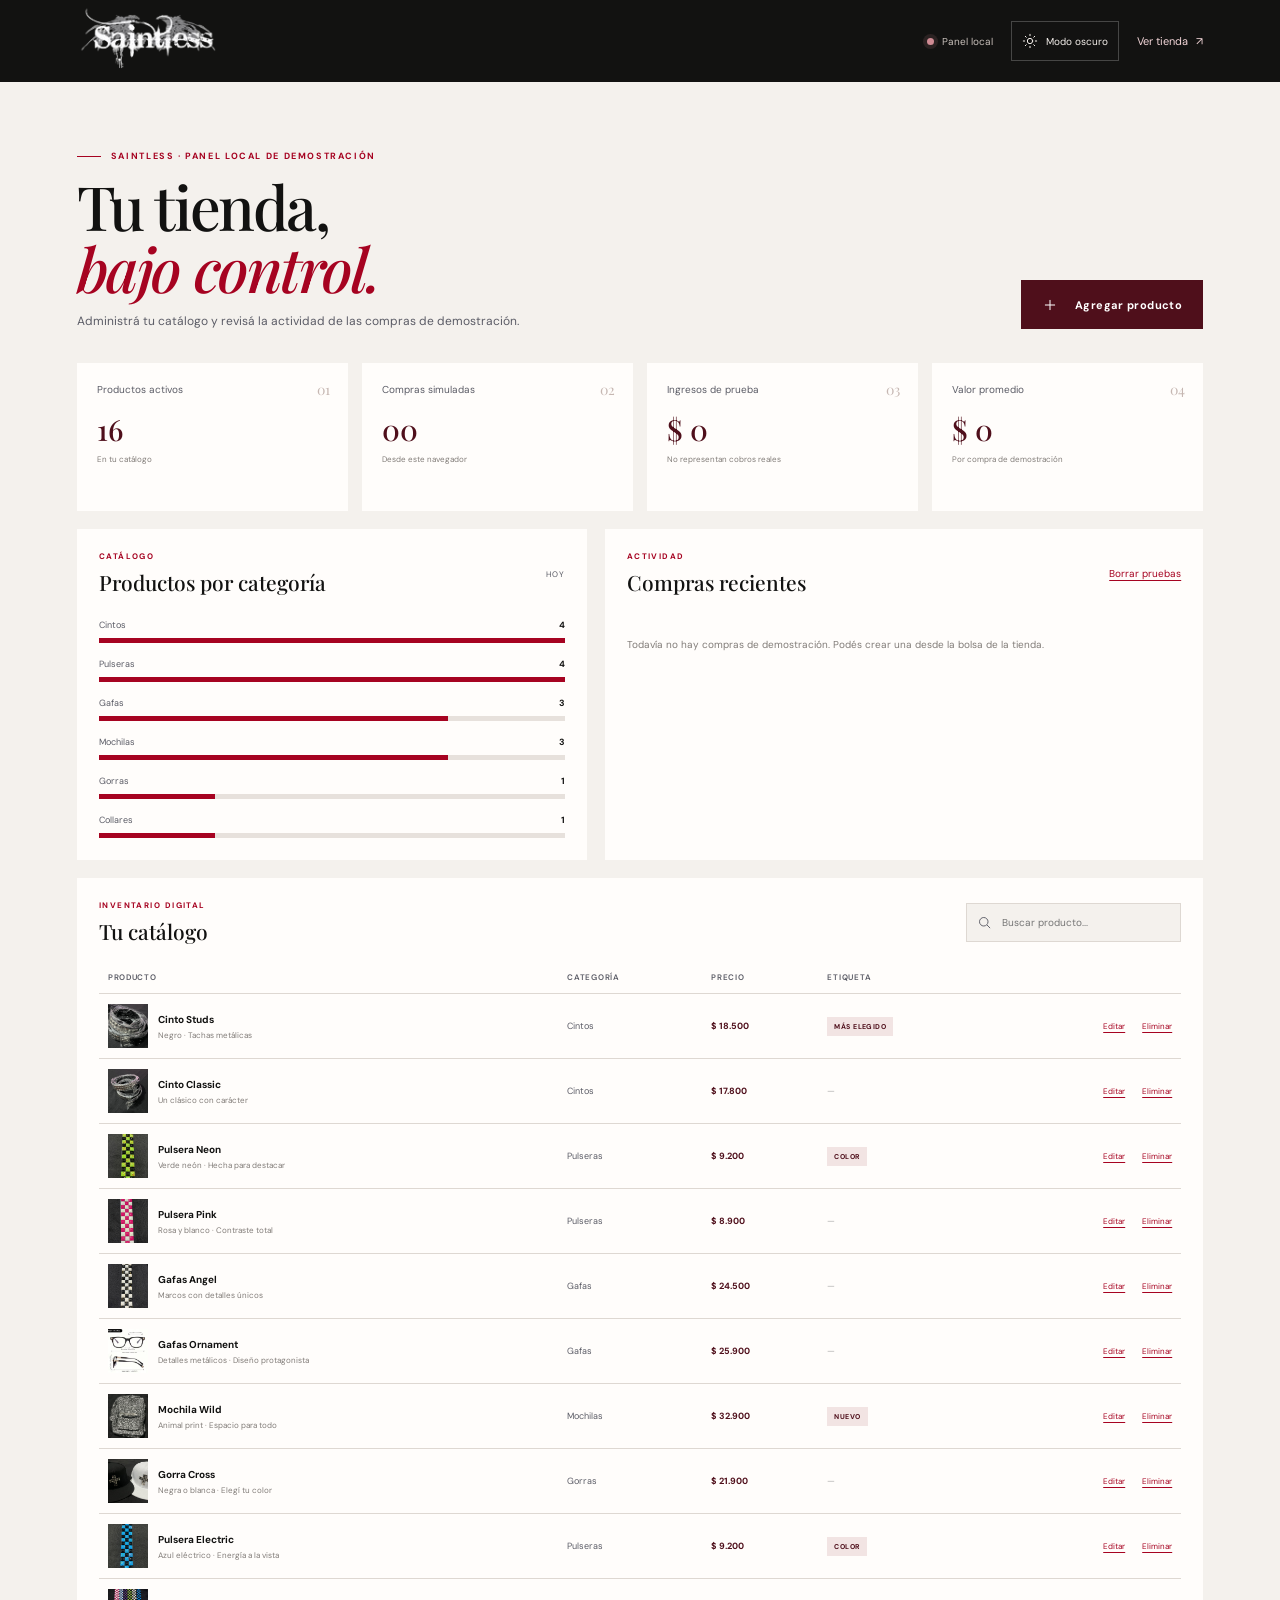
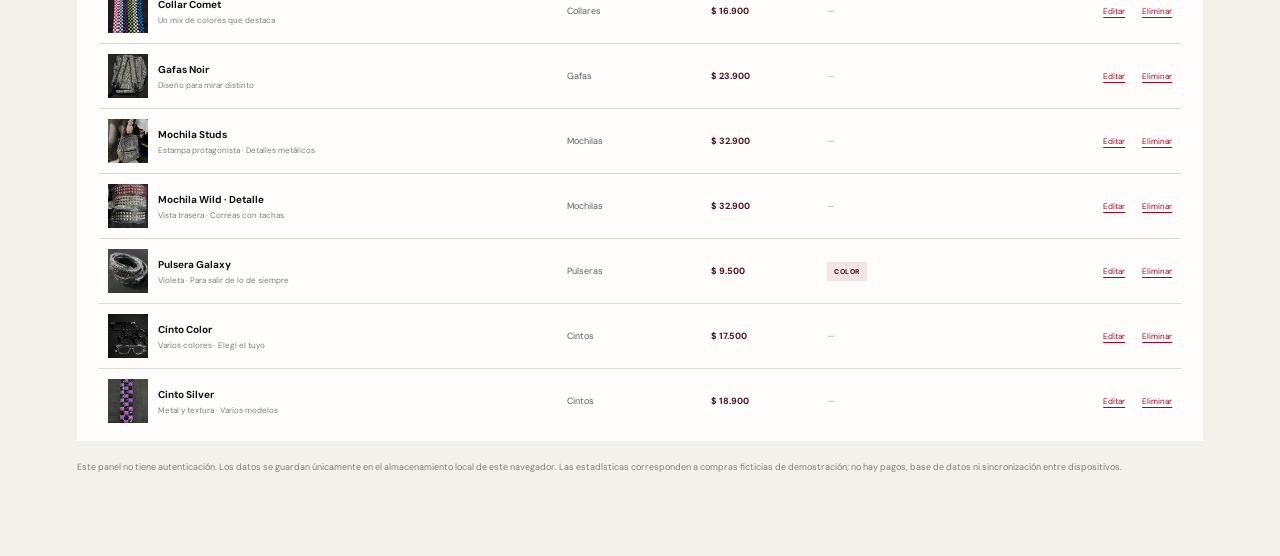
==== admin.html @ dceb661a "Refactor code structure for improved readability and maintainability" ====
<!doctype html>
<html lang="es">
  <head>
    <meta charset="UTF-8" />
    <meta name="viewport" content="width=device-width, initial-scale=1.0" />
    <meta name="theme-color" content="#f4f1ed" />
    <title>Administración — Saintless</title>
    <link rel="preconnect" href="https://fonts.googleapis.com" />
    <link rel="preconnect" href="https://fonts.gstatic.com" crossorigin />
    <link
      href="https://fonts.googleapis.com/css2?family=DM+Sans:wght@400;500;600;700&family=Playfair+Display:ital,wght@0,500;0,600;0,700;1,500&display=swap"
      rel="stylesheet"
    />
    <link rel="stylesheet" href="styles.css" />
    <script src="catalog.js" defer></script>
    <script src="admin.js" defer></script>
  </head>
  <body class="admin-page" data-theme="light">
    <header class="admin-header">
      <a class="brand admin-brand" href="index.html" aria-label="Volver a la tienda Saintless">
        <img class="brand-logo" src="imgs/logo-Photoroom.png" alt="Saintless" />
      </a>
      <div class="admin-header-actions">
        <span class="admin-mode"><span class="admin-mode-dot"></span> Panel local</span>
        <button class="theme-toggle" type="button" data-theme-toggle aria-label="Activar modo oscuro" aria-pressed="false">
          <svg class="theme-icon theme-icon-sun" viewBox="0 0 24 24" aria-hidden="true"><circle cx="12" cy="12" r="4" /><path d="M12 2v2m0 16v2M4.93 4.93l1.42 1.42m11.3 11.3 1.42 1.42M2 12h2m16 0h2M4.93 19.07l1.42-1.42m11.3-11.3 1.42-1.42" /></svg>
          <svg class="theme-icon theme-icon-moon" viewBox="0 0 24 24" aria-hidden="true"><path d="M20.9 13A9 9 0 0 1 11 3.1 9 9 0 1 0 20.9 13Z" /></svg>
          <span class="theme-label">Modo oscuro</span>
        </button>
        <a class="admin-store-link" href="index.html">Ver tienda <span aria-hidden="true">↗</span></a>
      </div>
    </header>

    <main class="admin-main">
      <section class="admin-intro">
        <div>
          <p class="eyebrow"><span class="eyebrow-line"></span> SAINTLESS · PANEL LOCAL DE DEMOSTRACIÓN</p>
          <h1>Tu tienda,<br /><em>bajo control.</em></h1>
          <p>Administrá tu catálogo y revisá la actividad de las compras de demostración.</p>
        </div>
        <button class="button button-dark" id="add-product" type="button">
          <svg viewBox="0 0 24 24" aria-hidden="true"><path d="M12 5v14M5 12h14" /></svg>
          Agregar producto
        </button>
      </section>

      <section class="admin-stats" aria-label="Estadísticas de la tienda">
        <article class="stat-card">
          <span class="stat-icon" aria-hidden="true">01</span>
          <p>Productos activos</p>
          <strong id="stat-products">0</strong>
          <small>En tu catálogo</small>
        </article>
        <article class="stat-card">
          <span class="stat-icon" aria-hidden="true">02</span>
          <p>Compras simuladas</p>
          <strong id="stat-orders">0</strong>
          <small>Desde este navegador</small>
        </article>
        <article class="stat-card">
          <span class="stat-icon" aria-hidden="true">03</span>
          <p>Ingresos de prueba</p>
          <strong id="stat-revenue">$ 0</strong>
          <small>No representan cobros reales</small>
        </article>
        <article class="stat-card">
          <span class="stat-icon" aria-hidden="true">04</span>
          <p>Valor promedio</p>
          <strong id="stat-average">$ 0</strong>
          <small>Por compra de demostración</small>
        </article>
      </section>

      <section class="admin-insights">
        <article class="admin-panel category-panel">
          <div class="admin-panel-heading">
            <div><p class="eyebrow">CATÁLOGO</p><h2>Productos por categoría</h2></div>
            <span class="panel-tag">HOY</span>
          </div>
          <div class="category-chart" id="category-chart"></div>
        </article>
        <article class="admin-panel orders-panel">
          <div class="admin-panel-heading">
            <div><p class="eyebrow">ACTIVIDAD</p><h2>Compras recientes</h2></div>
            <button class="clear-filters" id="clear-demo-orders" type="button">Borrar pruebas</button>
          </div>
          <div id="recent-orders"></div>
          <p class="admin-empty" id="orders-empty">Todavía no hay compras de demostración. Podés crear una desde la bolsa de la tienda.</p>
        </article>
      </section>

      <section class="admin-panel catalog-panel" aria-labelledby="admin-catalog-title">
        <div class="admin-panel-heading catalog-panel-heading">
          <div><p class="eyebrow">INVENTARIO DIGITAL</p><h2 id="admin-catalog-title">Tu catálogo</h2></div>
          <label class="admin-search">
            <span class="sr-only">Buscar producto</span>
            <svg viewBox="0 0 24 24" aria-hidden="true"><circle cx="10.8" cy="10.8" r="6.8" /><path d="m16 16 5 5" /></svg>
            <input id="product-search" type="search" placeholder="Buscar producto..." />
          </label>
        </div>
        <div class="admin-table-wrap">
          <table class="admin-table">
            <thead><tr><th>Producto</th><th>Categoría</th><th>Precio</th><th>Etiqueta</th><th><span class="sr-only">Acciones</span></th></tr></thead>
            <tbody id="admin-product-list"></tbody>
          </table>
          <p class="admin-empty" id="products-empty" hidden>No hay productos que coincidan con la búsqueda.</p>
        </div>
      </section>
      <p class="admin-disclaimer">Este panel no tiene autenticación. Los datos se guardan únicamente en el almacenamiento local de este navegador. Las estadísticas corresponden a compras ficticias de demostración; no hay pagos, base de datos ni sincronización entre dispositivos.</p>
    </main>

    <dialog class="product-editor" id="product-editor" aria-labelledby="editor-title">
      <form id="product-form" method="dialog">
        <div class="editor-heading">
          <div><p class="eyebrow">CATÁLOGO SAINTLESS</p><h2 id="editor-title">Agregar producto</h2></div>
          <button class="icon-button" id="close-editor" type="button" aria-label="Cerrar formulario">
            <svg viewBox="0 0 24 24" aria-hidden="true"><path d="m6 6 12 12M18 6 6 18" /></svg>
          </button>
        </div>
        <input id="edit-product-id" type="hidden" />
        <label for="edit-product-name">Nombre</label>
        <input id="edit-product-name" required maxlength="70" />
        <div class="editor-two-col">
          <div><label for="edit-product-category">Categoría</label><input id="edit-product-category" required maxlength="35" placeholder="Ej. Collares" /></div>
          <div><label for="edit-product-price">Precio en ARS</label><input id="edit-product-price" type="number" min="1" step="any" required /></div>
        </div>
        <label for="edit-product-image">Imagen del catálogo</label>
        <select id="edit-product-image" required></select>
        <label for="edit-product-alt">Descripción de imagen</label>
        <input id="edit-product-alt" required maxlength="140" />
        <div class="editor-two-col">
          <div><label for="edit-product-tag">Etiqueta (opcional)</label><input id="edit-product-tag" maxlength="24" placeholder="NUEVO" /></div>
          <div><label for="edit-product-caption">Texto corto</label><input id="edit-product-caption" maxlength="80" placeholder="Descripción breve" /></div>
        </div>
        <p class="editor-error" id="editor-error" role="alert"></p>
        <div class="editor-actions">
          <button class="button button-quiet" id="cancel-editor" type="button">Cancelar</button>
          <button class="button button-dark" type="submit">Guardar producto</button>
        </div>
      </form>
    </dialog>

    <div class="toast" id="admin-toast" role="status" aria-live="polite"></div>
  </body>
</html>
---- styles.css ----
:root {
  color-scheme: light;
  --ink: #121211;
  --wine: #4f0f1b;
  --red: #a60321;
  --gray: #5b5c66;
  --paper: #f4f1ed;
  --white: #fffdfb;
  --line: #ded8d2;
  --muted: #817c78;
  --serif: "Playfair Display", Georgia, serif;
  --sans: "DM Sans", Arial, sans-serif;
}

* { box-sizing: border-box; }
html { scroll-behavior: smooth; scroll-padding-top: 92px; }
body { margin: 0; background: var(--paper); color: var(--ink); font-family: var(--sans); font-size: 15px; -webkit-font-smoothing: antialiased; }
button, input, select { font: inherit; }
button, a, select { -webkit-tap-highlight-color: transparent; }
button { color: inherit; }
a { color: inherit; text-decoration: none; }
button:focus-visible, a:focus-visible, input:focus-visible, select:focus-visible { outline: 2px solid var(--red); outline-offset: 3px; }
::selection { background: var(--red); color: white; }

.announcement { min-height: 34px; display: flex; justify-content: center; align-items: center; gap: 20px; padding: 7px 20px; background: var(--wine); color: #fff; font-size: 9px; font-weight: 700; letter-spacing: .15em; }
.announcement-separator { color: #df9b9e; font-size: 11px; }
.site-header { height: 82px; display: flex; align-items: center; justify-content: space-between; padding: 0 6.4%; background: var(--ink); color: var(--white); border-bottom: 1px solid rgb(255 255 255 / 9%); }
.brand { display: flex; align-items: center; gap: 10px; min-width: 180px; }
.brand-logo { width: 140px; height: 78px; object-fit: cover; object-position: center; }
.brand-name, .footer-brand { font-size: 15px; font-weight: 700; letter-spacing: .14em; }
.brand-name span, .footer-brand span { margin-left: 5px; color: #d78e98; font-size: 9px; }
.main-nav { display: flex; align-items: center; gap: 39px; color: #d1cfcc; font-size: 12px; }
.main-nav a, .site-footer a { transition: color .2s ease; }
.main-nav a:hover, .site-footer a:hover { color: #e7a4aa; }
.cart-button { display: inline-flex; align-items: center; gap: 9px; padding: 9px 0 9px 10px; border: 0; background: transparent; color: white; cursor: pointer; font-size: 12px; }
.header-actions { display: flex; align-items: center; gap: 22px; }
.theme-toggle { display: inline-flex; min-height: 40px; align-items: center; gap: 8px; padding: 7px 10px; border: 1px solid rgb(255 255 255 / 22%); background: transparent; color: #f5f0ec; cursor: pointer; font-size: 10px; transition: background .2s, border-color .2s; }
.theme-toggle:hover { border-color: #e7a4aa; background: rgb(255 255 255 / 8%); }
.theme-icon { width: 16px; height: 16px; fill: none; stroke: currentColor; stroke-width: 1.5; stroke-linecap: round; stroke-linejoin: round; }
.theme-icon-moon { display: none; }
body[data-theme="dark"] .theme-icon-sun { display: none; }
body[data-theme="dark"] .theme-icon-moon { display: block; }
.cart-button svg, .button svg, .postal-form svg, .icon-button svg { width: 18px; height: 18px; fill: none; stroke: currentColor; stroke-width: 1.5; stroke-linecap: round; stroke-linejoin: round; }
.cart-count { display: grid; min-width: 21px; height: 21px; place-items: center; border-radius: 50%; background: var(--red); color: white; font-size: 10px; }

.hero { position: relative; display: grid; grid-template-columns: minmax(0, .88fr) minmax(0, 1.12fr); min-height: 590px; background: var(--ink); color: var(--white); overflow: hidden; }
.hero-copy { position: relative; z-index: 1; align-self: center; padding: 72px 5% 78px 12.5%; }
.eyebrow { display: flex; align-items: center; gap: 10px; margin: 0 0 21px; color: var(--red); font-size: 9px; font-weight: 700; letter-spacing: .18em; }
.hero .eyebrow, .manifesto .eyebrow { color: #e9b9bd; }
.eyebrow-line { display: inline-block; width: 24px; height: 1px; background: currentColor; }
h1, h2, h3, p { margin-top: 0; }
.hero h1, .section-heading h2, .shipping-copy h2, .manifesto h2 { margin: 0; font-family: var(--serif); font-size: clamp(44px, 5.2vw, 72px); font-weight: 500; line-height: 1.04; letter-spacing: -.045em; }
.hero h1 em, .section-heading h2 em, .shipping-copy h2 em, .manifesto h2 em { color: #d38b94; font-weight: 500; }
.hero-description { max-width: 385px; margin: 24px 0 30px; color: #c0bfbc; font-size: 14px; line-height: 1.8; }
.button { display: inline-flex; align-items: center; justify-content: center; gap: 17px; min-height: 49px; padding: 0 20px; border: 1px solid transparent; cursor: pointer; font-size: 11px; font-weight: 700; letter-spacing: .035em; transition: background .2s ease, color .2s ease, border-color .2s ease, transform .2s ease; }
.button:hover { transform: translateY(-2px); }
.button-light { background: var(--white); color: var(--ink); }
.button-light:hover { background: #e8c2c6; }
.button-dark { background: var(--wine); color: white; }
.button-dark:hover { background: var(--red); }
.hero-note { display: flex; align-items: center; gap: 12px; margin-top: 53px; color: #92918e; font-size: 8px; line-height: 1.7; letter-spacing: .1em; }
.hero-note strong { color: #e5e2dd; font-weight: 600; }
.hero-note-mark { display: grid; width: 38px; height: 38px; place-items: center; border: 1px solid #6c555a; border-radius: 50%; color: #d18a94; font-family: var(--serif); font-size: 17px; }
.hero-image { position: relative; min-height: 590px; background: #5b5c66; }
.hero-image::after { position: absolute; inset: 0; background: linear-gradient(90deg, rgb(18 18 17 / 27%), transparent 34%), linear-gradient(0deg, rgb(18 18 17 / 29%), transparent 20%); content: ""; pointer-events: none; }
.hero-image img { width: 100%; height: 100%; position: absolute; inset: 0; object-fit: cover; object-position: center 38%; }
.hero-image-label, .hero-image-index { position: absolute; z-index: 1; bottom: 23px; color: #fff; font-size: 8px; font-weight: 600; letter-spacing: .16em; }
.hero-image-label { left: 28px; }
.hero-image-index { right: 28px; }
.hero-vertical-label { position: absolute; z-index: 2; top: 50%; right: 14px; color: rgb(255 255 255 / 72%); font-size: 7px; letter-spacing: .16em; writing-mode: vertical-rl; }

.benefit-strip { display: grid; grid-template-columns: repeat(3, 1fr); min-height: 78px; align-items: center; padding: 0 10%; border-bottom: 1px solid var(--line); background: var(--white); }
.benefit-strip > div { display: flex; align-items: center; justify-content: center; gap: 13px; color: #55514e; font-size: 11px; }
.benefit-icon { color: var(--red); font-family: var(--serif); font-size: 16px; }
.section-wrap { max-width: 1440px; margin: 0 auto; padding: 100px 7% 112px; }
.section-heading { display: flex; align-items: end; justify-content: space-between; gap: 32px; margin-bottom: 47px; }
.section-heading .eyebrow, .shipping-copy .eyebrow { margin-bottom: 18px; }
.section-heading h2, .shipping-copy h2 { color: var(--ink); font-size: clamp(39px, 4.4vw, 59px); }
.section-heading h2 em, .shipping-copy h2 em { color: var(--red); }
.section-intro { margin: 0 0 3px; color: var(--gray); font-size: 12px; line-height: 1.8; }

.shop-layout { display: grid; grid-template-columns: 220px minmax(0, 1fr); gap: 43px; align-items: start; }
.filters { padding: 0 22px 0 0; border-right: 1px solid var(--line); }
.filter-top { display: flex; align-items: center; justify-content: space-between; margin-bottom: 29px; }
.filter-top h3 { margin: 0; font-family: var(--serif); font-size: 20px; font-weight: 500; }
.clear-filters { padding: 7px 0 7px 9px; border: 0; background: transparent; color: var(--red); cursor: pointer; font-size: 10px; text-decoration: underline; text-underline-offset: 3px; }
.filter-group { min-width: 0; margin: 0 0 27px; padding: 0 0 25px; border: 0; border-bottom: 1px solid var(--line); }
.filter-group legend { margin-bottom: 13px; padding: 0; font-size: 11px; font-weight: 700; }
.category-options { display: grid; gap: 4px; }
.category-button { display: flex; justify-content: space-between; align-items: center; width: 100%; min-height: 39px; padding: 8px 10px; border: 0; background: transparent; color: #57534f; cursor: pointer; text-align: left; font-size: 11px; transition: color .2s, background .2s; }
.category-button:hover, .category-button[aria-pressed="true"] { background: #e9e3de; color: var(--wine); }
.category-button[aria-pressed="true"] { font-weight: 700; }
.category-count { color: #938b85; font-size: 10px; }
.price-filter label { display: block; margin: 13px 0 7px; color: #625e5a; font-size: 10px; }
.price-input { display: flex; align-items: center; gap: 8px; min-height: 39px; padding: 0 10px; border: 1px solid #d5cec8; background: var(--white); color: var(--gray); font-size: 11px; }
.price-input input { width: 100%; min-width: 0; height: 37px; border: 0; outline: 0; background: transparent; color: var(--ink); font-size: 11px; }
.price-input input:focus-visible { outline: none; }
.price-input:focus-within { outline: 2px solid var(--red); outline-offset: 2px; }
.filter-hint { margin: 10px 0 0; color: var(--muted); font-size: 9px; line-height: 1.5; }
.pickup-promo { padding: 19px 16px; background: #eae3de; }
.pickup-promo-icon { display: block; width: 20px; height: 20px; margin-bottom: 13px; color: var(--red); }
.pickup-promo-icon svg, .delivery-icon svg { width: 100%; height: 100%; fill: none; stroke: currentColor; stroke-width: 1.5; stroke-linecap: round; stroke-linejoin: round; }
.pickup-promo strong { display: block; font-size: 11px; }
.pickup-promo p { margin: 7px 0 12px; color: var(--gray); font-size: 10px; line-height: 1.6; }
.pickup-promo a, .text-link { color: var(--red); font-size: 10px; font-weight: 700; }
.pickup-promo a span { padding-left: 4px; }
.product-area { min-width: 0; }
.product-toolbar { min-height: 35px; display: flex; justify-content: space-between; align-items: start; margin-bottom: 15px; color: var(--gray); font-size: 10px; }
.product-toolbar p { margin: 5px 0 0; }
.price-note { align-self: center; color: var(--muted); font-size: 9px; }
.sort-control { display: flex; align-items: center; gap: 8px; }
.sort-control select { min-height: 31px; max-width: 190px; padding: 4px 23px 4px 7px; border: 0; border-bottom: 1px solid #c9c1bb; background: transparent; color: var(--ink); font-size: 10px; }
.product-grid { display: grid; grid-template-columns: repeat(3, minmax(0, 1fr)); gap: 30px 19px; }
.product-card { min-width: 0; }
.product-card { transform: perspective(900px) rotateX(var(--rotate-x, 0deg)) rotateY(var(--rotate-y, 0deg)); transition: transform .24s ease; }
.product-image-wrap { position: relative; aspect-ratio: 4 / 4.75; overflow: hidden; background: #e5e1dc; }
.product-image-wrap::after { position: absolute; inset: 0; background: radial-gradient(270px circle at var(--pointer-x, 50%) var(--pointer-y, 50%), rgb(255 255 255 / 16%), transparent 72%); content: ""; opacity: 0; pointer-events: none; transition: opacity .25s ease; }
.product-card:hover .product-image-wrap::after { opacity: 1; }
.product-image-wrap img { display: block; width: 100%; height: 100%; object-fit: cover; transition: transform .45s cubic-bezier(.2,.7,.3,1); }
.product-card:hover .product-image-wrap img { transform: scale(1.045); }
.product-badge { position: absolute; top: 11px; left: 11px; padding: 7px 9px; background: var(--white); color: var(--wine); font-size: 8px; font-weight: 700; letter-spacing: .08em; }
.product-add { position: absolute; right: 11px; bottom: 11px; display: grid; width: 39px; height: 39px; place-items: center; border: 0; border-radius: 50%; background: var(--white); color: var(--ink); cursor: pointer; transition: color .2s, background .2s, transform .2s; }
.product-add:hover { transform: rotate(90deg); background: var(--red); color: white; }
.product-add svg { width: 17px; height: 17px; fill: none; stroke: currentColor; stroke-width: 1.5; stroke-linecap: round; }
.product-info { padding: 13px 0 0; }
.product-category { margin: 0 0 6px; color: var(--gray); font-size: 8px; letter-spacing: .14em; text-transform: uppercase; }
.product-title-row { display: flex; align-items: baseline; justify-content: space-between; gap: 8px; }
.product-title-row h3 { margin: 0; font-family: var(--serif); font-size: 16px; font-weight: 500; }
.product-price { flex-shrink: 0; color: var(--wine); font-size: 11px; font-weight: 700; }
.product-caption { margin: 6px 0 0; color: #827c77; font-size: 9px; }
.empty-state { padding: 67px 20px; text-align: center; }
.empty-state > span { color: var(--red); font-family: var(--serif); font-size: 35px; }
.empty-state h3 { margin: 8px 0; font-family: var(--serif); font-size: 25px; font-weight: 500; }
.empty-state p { margin-bottom: 18px; color: var(--gray); font-size: 12px; }

.shipping-section { display: grid; grid-template-columns: .85fr 1.15fr; gap: 8%; padding: 90px max(7%, calc((100% - 1240px) / 2)); background: #e9e3de; }
.shipping-copy { align-self: center; }
.shipping-copy > p:not(.eyebrow) { max-width: 390px; margin: 20px 0 21px; color: var(--gray); font-size: 12px; line-height: 1.8; }
.text-link { display: inline-block; font-size: 11px; }
.text-link span { margin-left: 6px; }
.shipping-options { display: grid; grid-template-columns: repeat(2, minmax(0, 1fr)); gap: 14px; }
.delivery-card { min-width: 0; padding: 24px 21px 20px; background: var(--white); }
.delivery-number { display: block; color: var(--gray); font-size: 8px; font-weight: 700; letter-spacing: .12em; }
.delivery-icon { display: block; width: 23px; height: 23px; margin: 23px 0 15px; color: var(--red); }
.delivery-card h3 { margin: 0 0 7px; font-family: var(--serif); font-size: 19px; font-weight: 500; }
.delivery-card > p { min-height: 37px; margin-bottom: 15px; color: var(--gray); font-size: 10px; line-height: 1.6; }
.delivery-card > p strong { color: var(--red); }
.delivery-card label, .cart-delivery > label:not(.delivery-choice) { display: block; margin: 11px 0 6px; color: #655f5a; font-size: 9px; }
.postal-form { display: flex; border: 1px solid #d5cec8; }
.postal-form input { width: 100%; min-width: 0; height: 37px; padding: 0 10px; border: 0; background: transparent; font-size: 10px; }
.postal-form button { display: grid; width: 38px; flex-shrink: 0; place-items: center; border: 0; background: var(--wine); color: white; cursor: pointer; }
.postal-form button:hover { background: var(--red); }
.shipping-result { min-height: 28px; margin: 9px 0 0 !important; color: #77716c; font-size: 9px !important; line-height: 1.5 !important; }
.pickup-list { display: grid; gap: 7px; }
.pickup-option { display: grid; grid-template-columns: 16px 1fr; gap: 8px; align-items: start; padding: 10px; border: 1px solid #e4ddd7; cursor: pointer; transition: border-color .2s, background .2s; }
.pickup-option:has(input:checked) { border-color: var(--red); background: #fbf3f3; }
.pickup-option input { margin: 2px 0 0; accent-color: var(--red); }
.pickup-option strong, .pickup-option small { display: block; }
.pickup-option strong { font-size: 9px; }
.pickup-option small { margin-top: 4px; color: #827c77; font-size: 8px; line-height: 1.5; }
.pickup-option em { grid-column: 2; color: var(--red); font-size: 8px; font-style: normal; font-weight: 700; }
.pickup-selected { min-height: 14px !important; margin: 9px 0 0 !important; color: var(--wine) !important; font-size: 9px !important; }

.manifesto { position: relative; overflow: hidden; padding: 91px 24px 96px; background: var(--wine); color: white; text-align: center; }
.manifesto .eyebrow { justify-content: center; margin-bottom: 18px; }
.manifesto h2 { position: relative; font-size: clamp(40px, 5vw, 60px); }
.manifesto > p:not(.eyebrow) { max-width: 430px; margin: 17px auto 23px; color: #e0cfd1; font-size: 12px; line-height: 1.8; }
.manifesto-stamp { position: absolute; top: 50%; left: 9%; color: rgb(255 255 255 / 5%); font-family: var(--serif); font-size: 245px; line-height: .8; transform: translateY(-50%); }
.site-footer { display: flex; min-height: 98px; align-items: center; justify-content: space-between; gap: 18px; padding: 16px 7%; background: #121211; color: #d7d4d0; }
.footer-brand { display: flex; align-items: center; }
.footer-brand img { width: 150px; height: 82px; object-fit: cover; object-position: center; }
.site-footer p, .site-footer > a:not(.footer-brand) { margin: 0; color: #aaa6a2; font-size: 10px; }
.footer-copyright { color: #8c8884; font-size: 8px; letter-spacing: .09em; }

.cart-dialog { width: min(475px, 100%); max-width: none; height: 100%; max-height: 100%; margin: 0 0 0 auto; padding: 28px; border: 0; background: var(--paper); color: var(--ink); box-shadow: -15px 0 55px rgb(0 0 0 / 16%); }
.cart-dialog[open] { animation: slide-in .28s ease-out; }
.cart-dialog::backdrop { background: rgb(18 18 17 / 62%); }
@keyframes slide-in { from { transform: translateX(24px); opacity: .7; } to { transform: translateX(0); opacity: 1; } }
.cart-header { display: flex; justify-content: space-between; align-items: start; padding-bottom: 19px; border-bottom: 1px solid var(--line); }
.cart-header .eyebrow { margin-bottom: 8px; }
.cart-header h2 { margin: 0; font-family: var(--serif); font-size: 28px; font-weight: 500; }
.cart-header h2 span { color: var(--gray); font-family: var(--sans); font-size: 12px; }
.icon-button { display: grid; width: 40px; height: 40px; place-items: center; border: 1px solid var(--line); background: transparent; cursor: pointer; }
.cart-items { max-height: 36vh; overflow-y: auto; }
.cart-item { display: grid; grid-template-columns: 70px minmax(0, 1fr) auto; gap: 13px; align-items: center; padding: 16px 0; border-bottom: 1px solid var(--line); }
.cart-item img { width: 70px; height: 78px; object-fit: cover; background: #e5e1dc; }
.cart-item h3 { margin: 0 0 5px; font-family: var(--serif); font-size: 15px; font-weight: 500; }
.cart-item p { margin: 0; color: var(--wine); font-size: 10px; font-weight: 700; }
.quantity-control { display: flex; align-items: center; gap: 9px; margin-top: 8px; }
.quantity-control button { display: grid; width: 26px; height: 26px; place-items: center; border: 1px solid var(--line); background: transparent; cursor: pointer; }
.quantity-control span { min-width: 12px; text-align: center; font-size: 10px; }
.remove-item { padding: 6px; border: 0; background: transparent; color: var(--gray); cursor: pointer; font-size: 9px; text-decoration: underline; }
.cart-empty { display: grid; justify-items: center; padding: 57px 15px; text-align: center; }
.cart-empty-mark { color: var(--red); font-family: var(--serif); font-size: 38px; }
.cart-empty p { margin: 11px 0 18px; color: var(--gray); font-family: var(--serif); font-size: 18px; line-height: 1.5; }
.cart-summary { padding-top: 19px; }
.cart-delivery { display: grid; gap: 7px; margin: 0 0 17px; padding: 0; border: 0; }
.cart-delivery legend { margin-bottom: 9px; font-size: 11px; font-weight: 700; }
.delivery-choice { display: grid; grid-template-columns: 15px 1fr auto; gap: 8px; align-items: start; padding: 11px; border: 1px solid var(--line); cursor: pointer; }
.delivery-choice:has(input:checked) { border-color: var(--red); background: #fbf3f3; }
.delivery-choice input { margin: 2px 0 0; accent-color: var(--red); }
.delivery-choice strong, .delivery-choice small { display: block; }
.delivery-choice strong { font-size: 10px; }
.delivery-choice small { margin-top: 4px; color: var(--gray); font-size: 8px; }
.delivery-choice b { color: var(--wine); font-size: 10px; }
.cart-delivery > label:not(.delivery-choice) { margin: 7px 0 0; }
.cart-delivery select, .cart-delivery > input:not([type="radio"]) { width: 100%; height: 39px; padding: 0 10px; border: 1px solid var(--line); background: var(--white); font-size: 10px; }
.cart-shipping-result { margin: 0; color: var(--gray); font-size: 9px; line-height: 1.5; }
.cart-totals { padding: 14px 0; border-top: 1px solid var(--line); }
.cart-totals > div { display: flex; justify-content: space-between; padding: 5px 0; color: var(--gray); font-size: 10px; }
.cart-totals strong { color: var(--ink); font-weight: 600; }
.cart-totals .cart-total { margin-top: 6px; padding-top: 12px; border-top: 1px solid var(--line); color: var(--ink); font-size: 12px; font-weight: 700; }
.cart-totals .cart-total strong { color: var(--wine); font-size: 15px; }
.cart-note { margin: 0 0 12px; color: var(--gray); font-size: 9px; line-height: 1.6; }
.checkout-button { width: 100%; }
.toast { position: fixed; z-index: 10; right: 24px; bottom: 24px; max-width: min(380px, calc(100vw - 32px)); padding: 14px 18px; background: var(--ink); color: white; box-shadow: 0 8px 30px rgb(0 0 0 / 20%); font-size: 11px; line-height: 1.6; opacity: 0; pointer-events: none; transform: translateY(10px); transition: opacity .2s, transform .2s; }
.toast.is-visible { opacity: 1; transform: translateY(0); }

@media (min-width: 1500px) {
  .hero { max-height: 760px; }
  .hero-copy { padding-left: max(12.5%, calc((100vw - 1440px) / 2)); }
}
@media (max-width: 1050px) {
  .site-header { padding: 0 4%; }
  .hero { min-height: 530px; }
  .hero-copy { padding-left: 8%; }
  .hero-image { min-height: 530px; }
  .section-wrap { padding-right: 5%; padding-left: 5%; }
  .shop-layout { grid-template-columns: 190px minmax(0, 1fr); gap: 28px; }
  .product-grid { gap: 25px 14px; }
  .shipping-section { gap: 4%; padding-right: 5%; padding-left: 5%; }
  .delivery-card { padding: 21px 15px 18px; }
}
@media (max-width: 760px) {
  html { scroll-padding-top: 18px; }
  .announcement { gap: 10px; font-size: 7px; letter-spacing: .1em; }
  .site-header { height: 68px; padding: 0 5%; }
  .brand { min-width: 0; gap: 7px; }
  .brand-logo { width: 108px; height: 62px; }
  .main-nav { display: none; }
  .header-actions { gap: 8px; }
  .theme-toggle { min-height: 36px; gap: 6px; padding: 6px 8px; font-size: 9px; }
  .cart-button { gap: 6px; font-size: 10px; }
  .hero { grid-template-columns: 1fr; min-height: 0; }
  .hero-copy { grid-row: 2; padding: 36px 8% 36px; }
  .hero h1 { font-size: clamp(43px, 10vw, 62px); }
  .hero-description { max-width: 440px; margin: 17px 0 22px; font-size: 12px; }
  .hero-note { margin-top: 28px; }
  .hero-image { grid-row: 1; min-height: 0; height: clamp(290px, 72vw, 440px); }
  .hero-image img { object-position: center 35%; }
  .hero-vertical-label { display: none; }
  .benefit-strip { min-height: 70px; padding: 12px 4%; }
  .benefit-strip > div { flex-direction: column; gap: 4px; text-align: center; font-size: 8px; }
  .benefit-icon { font-size: 13px; }
  .section-wrap { padding: 68px 5% 75px; }
  .section-heading { align-items: start; flex-direction: column; gap: 11px; margin-bottom: 28px; }
  .section-heading h2, .shipping-copy h2 { font-size: clamp(39px, 9vw, 52px); }
  .section-intro { font-size: 11px; }
  .shop-layout { display: block; }
  .filters { display: grid; grid-template-columns: 1fr 1fr; gap: 0 15px; margin-bottom: 22px; padding: 0; border: 0; }
  .filter-top { grid-column: 1 / -1; margin: 0 0 10px; }
  .filter-group { margin: 0; padding: 0 0 13px; border: 0; }
  .filter-group legend { margin-bottom: 7px; }
  .category-options { display: flex; flex-wrap: wrap; gap: 5px; }
  .category-button { width: auto; min-height: 34px; gap: 7px; padding: 7px 9px; border: 1px solid #ded8d2; background: var(--white); font-size: 9px; }
  .category-button:hover, .category-button[aria-pressed="true"] { border-color: var(--wine); }
  .category-count { font-size: 8px; }
  .price-filter { display: grid; grid-template-columns: auto 1fr; align-items: center; column-gap: 8px; }
  .price-filter legend { grid-column: 1 / -1; }
  .price-filter label { margin: 5px 0; }
  .price-input { min-height: 33px; padding: 0 7px; }
  .price-input input { height: 31px; font-size: 10px; }
  .filter-hint, .pickup-promo { display: none; }
  .product-toolbar { display: grid; grid-template-columns: 1fr auto; align-items: center; gap: 3px 8px; margin-bottom: 11px; font-size: 9px; }
  .product-toolbar p { grid-column: 1; grid-row: 1; }
  .price-note { grid-column: 1; grid-row: 2; font-size: 8px; }
  .sort-control { gap: 4px; }
  .product-toolbar .sort-control { grid-column: 2; grid-row: 1 / 3; }
  .sort-control select { max-width: 155px; font-size: 9px; }
  .product-grid { grid-template-columns: repeat(2, minmax(0, 1fr)); gap: 23px 12px; }
  .product-image-wrap { aspect-ratio: 4 / 4.8; }
  .product-badge { top: 8px; left: 8px; padding: 6px 7px; font-size: 7px; }
  .product-add { right: 8px; bottom: 8px; width: 35px; height: 35px; }
  .product-info { padding-top: 10px; }
  .product-title-row { align-items: start; flex-direction: column; gap: 4px; }
  .product-title-row h3 { font-size: 15px; }
  .product-price { font-size: 10px; }
  .shipping-section { grid-template-columns: 1fr; gap: 29px; padding: 64px 5%; }
  .shipping-copy > p:not(.eyebrow) { margin: 15px 0; font-size: 11px; }
  .shipping-options { gap: 10px; }
  .delivery-card { padding: 17px 13px 14px; }
  .delivery-number { font-size: 7px; }
  .delivery-icon { margin: 18px 0 11px; }
  .delivery-card h3 { font-size: 16px; }
  .delivery-card > p { min-height: 48px; font-size: 9px; }
  .pickup-option { grid-template-columns: 14px 1fr; gap: 6px; padding: 8px 6px; }
  .pickup-option strong { font-size: 8px; }
  .pickup-option small { font-size: 7px; }
  .manifesto { padding: 70px 20px; }
  .manifesto-stamp { left: -12%; font-size: 180px; }
  .site-footer { display: grid; grid-template-columns: 1fr 1fr; gap: 13px; padding: 18px 5%; }
  .footer-brand img { width: 120px; height: 66px; }
  .site-footer p { text-align: right; }
  .site-footer > a:not(.footer-brand) { grid-row: 2; }
  .footer-copyright { grid-row: 2; text-align: right; }
}
@media (max-width: 390px) {
  .announcement { gap: 6px; font-size: 6px; }
  .benefit-strip { padding-right: 2%; padding-left: 2%; }
  .benefit-strip > div { font-size: 7px; }
  .shipping-options { grid-template-columns: 1fr; }
  .delivery-card > p { min-height: 0; }
}
@media (prefers-reduced-motion: reduce) {
  *, *::before, *::after { scroll-behavior: auto !important; animation-duration: .01ms !important; animation-iteration-count: 1 !important; transition-duration: .01ms !important; }
}

body[data-theme="dark"] {
  color-scheme: dark;
  --paper: #171615;
  --white: #211f1e;
  --ink: #f5f0ec;
  --wine: #6a1a2a;
  --red: #e25368;
  --gray: #c0b9b3;
  --line: #393532;
  --muted: #aaa19a;
}
body[data-theme="dark"] .announcement { background: #4f0f1b; }
body[data-theme="dark"] .site-header { background: #121211; }
body[data-theme="dark"] .hero { background: #121211; }
body[data-theme="dark"] .benefit-strip { background: #211f1e; border-color: #393532; }
body[data-theme="dark"] .benefit-strip > div { color: #d1cbc5; }
body[data-theme="dark"] .category-button { color: #d4cdc8; }
body[data-theme="dark"] .category-button:hover,
body[data-theme="dark"] .category-button[aria-pressed="true"] { background: #38282a; color: #f0c4ca; }
body[data-theme="dark"] .price-input,
body[data-theme="dark"] .sort-control select,
body[data-theme="dark"] .delivery-card,
body[data-theme="dark"] .cart-delivery select,
body[data-theme="dark"] .cart-delivery > input:not([type="radio"]),
body[data-theme="dark"] .postal-form { background-color: #211f1e; color: #f5f0ec; }
body[data-theme="dark"] .pickup-promo { background: #292524; }
body[data-theme="dark"] .shipping-section { background: #242120; }
body[data-theme="dark"] .pickup-option { border-color: #48413e; }
body[data-theme="dark"] .pickup-option:has(input:checked),
body[data-theme="dark"] .delivery-choice:has(input:checked) { background: #38282a; }
body[data-theme="dark"] .delivery-choice { border-color: #48413e; }
body[data-theme="dark"] .product-image-wrap { background: #2a2725; }
body[data-theme="dark"] .product-badge,
body[data-theme="dark"] .product-add { background: #211f1e; color: #f5f0ec; }
body[data-theme="dark"] .product-add:hover { background: var(--red); }
body[data-theme="dark"] .cart-dialog,
body[data-theme="dark"] .product-editor { background: #171615; color: #f5f0ec; }
body[data-theme="dark"] .cart-totals strong { color: #f5f0ec; }
body[data-theme="dark"] .price-input input,
body[data-theme="dark"] .postal-form input { color: #f5f0ec; }
body[data-theme="dark"] .empty-state h3 { color: #f5f0ec; }
body[data-theme="dark"] .button-light { background: #f5f0ec; color: #121211; }
body[data-theme="dark"] .button-quiet { color: #f5f0ec; }
body[data-theme="dark"] .admin-header { background: #121211; }
body[data-theme="dark"] .admin-panel,
body[data-theme="dark"] .stat-card { background: #211f1e; }
body[data-theme="dark"] .admin-table tbody tr { border-color: #393532; }
body[data-theme="dark"] .admin-table th { color: #c0b9b3; }
body[data-theme="dark"] .chart-track { background: #403b38; }
body[data-theme="dark"] .table-tag { background: #38282a; color: #f0c4ca; }
body[data-theme="dark"] .admin-search { background: #211f1e; }
body[data-theme="dark"] .admin-search input,
body[data-theme="dark"] .product-editor input,
body[data-theme="dark"] .product-editor select { color: #f5f0ec; background: #211f1e; }

.reveal-on-scroll { transition: opacity .55s ease var(--reveal-delay, 0ms), transform .55s cubic-bezier(.2,.7,.25,1) var(--reveal-delay, 0ms); }
.motion-ready .reveal-on-scroll:not(.is-visible) { opacity: 0; transform: translateY(18px); }
.reveal-on-scroll.is-visible { opacity: 1; transform: translateY(0); }
.product-card.is-visible { transform: perspective(900px) rotateX(var(--rotate-x, 0deg)) rotateY(var(--rotate-y, 0deg)); }
.section-heading, .filters, .delivery-card, .manifesto > * { transition: opacity .55s ease, transform .55s cubic-bezier(.2,.7,.25,1); }
.motion-ready .section-heading:not(.is-visible), .motion-ready .filters:not(.is-visible), .motion-ready .delivery-card:not(.is-visible), .motion-ready .manifesto > *:not(.is-visible) { opacity: 0; transform: translateY(14px); }
.section-heading.is-visible, .filters.is-visible, .delivery-card.is-visible, .manifesto > *.is-visible { opacity: 1; transform: translate(0); }
@keyframes hero-enter { from { opacity: 0; transform: translateY(12px); } to { opacity: 1; transform: translateY(0); } }
@media (prefers-reduced-motion: no-preference) {
  .hero-copy { animation: hero-enter .65s ease-out both; }
  .hero-image { animation: hero-enter .75s ease-out both; }
}
@media (prefers-reduced-motion: reduce) {
  .reveal-on-scroll, .section-heading, .filters, .delivery-card, .manifesto > * { opacity: 1; transform: none; }
  .hero-copy, .hero-image { animation: none; }
}

.admin-page { min-height: 100vh; background: var(--paper); }
.admin-header { position: sticky; z-index: 4; top: 0; display: flex; min-height: 82px; align-items: center; justify-content: space-between; padding: 0 6%; background: #121211; color: white; }
.admin-brand { min-width: 0; }
.admin-header-actions { display: flex; align-items: center; gap: 18px; }
.admin-mode { display: inline-flex; align-items: center; gap: 8px; color: #c8c0bb; font-size: 10px; }
.admin-mode-dot { width: 7px; height: 7px; border-radius: 50%; background: #d08b94; box-shadow: 0 0 0 4px rgb(208 139 148 / 13%); }
.admin-store-link { color: #f2d5d8; font-size: 11px; }
.admin-store-link span { padding-left: 5px; }
.admin-main { width: min(1280px, 100%); margin: 0 auto; padding: 68px 6% 80px; }
.admin-intro { display: flex; align-items: end; justify-content: space-between; gap: 30px; margin-bottom: 34px; }
.admin-intro .eyebrow { margin-bottom: 13px; }
.admin-intro h1 { margin: 0; font-family: var(--serif); font-size: clamp(42px, 5vw, 61px); font-weight: 500; line-height: 1.02; letter-spacing: -.04em; }
.admin-intro h1 em { color: var(--red); }
.admin-intro > div > p:last-child { margin: 14px 0 0; color: var(--gray); font-size: 12px; }
.admin-intro > .button { flex-shrink: 0; }
.admin-intro > .button svg { width: 16px; height: 16px; fill: none; stroke: currentColor; stroke-width: 1.5; stroke-linecap: round; }
.admin-stats { display: grid; grid-template-columns: repeat(4, minmax(0, 1fr)); gap: 14px; margin-bottom: 18px; }
.stat-card { position: relative; min-height: 148px; padding: 20px; overflow: hidden; background: var(--white); }
.stat-icon { position: absolute; top: 17px; right: 18px; color: #c6b7b2; font-family: var(--serif); font-size: 14px; }
.stat-card > p { margin: 0 0 14px; color: var(--gray); font-size: 10px; }
.stat-card > strong { display: block; color: var(--wine); font-family: var(--serif); font-size: 29px; font-weight: 500; }
.stat-card > small { display: block; margin-top: 6px; color: var(--muted); font-size: 8px; }
.admin-insights { display: grid; grid-template-columns: .92fr 1.08fr; gap: 18px; margin-bottom: 18px; }
.admin-panel { min-width: 0; padding: 22px; background: var(--white); }
.admin-panel-heading { display: flex; align-items: center; justify-content: space-between; gap: 15px; margin-bottom: 23px; }
.admin-panel-heading .eyebrow { margin-bottom: 7px; font-size: 8px; }
.admin-panel-heading h2 { margin: 0; font-family: var(--serif); font-size: 21px; font-weight: 500; }
.panel-tag { color: var(--gray); font-size: 8px; letter-spacing: .12em; }
.category-chart { display: grid; gap: 15px; }
.chart-label { display: flex; justify-content: space-between; margin-bottom: 7px; color: var(--gray); font-size: 9px; }
.chart-label strong { color: var(--ink); }
.chart-track { height: 5px; overflow: hidden; background: #e7e1dc; }
.chart-bar { display: block; width: var(--bar-width); height: 100%; background: var(--red); transform: scaleX(0); transform-origin: left; animation: chart-grow .65s cubic-bezier(.22,.7,.2,1) var(--bar-delay) forwards; }
@keyframes chart-grow { to { transform: scaleX(1); } }
.recent-order { display: grid; grid-template-columns: 34px 1fr auto; align-items: center; gap: 10px; padding: 10px 0; border-top: 1px solid var(--line); }
.order-symbol { display: grid; width: 32px; height: 32px; place-items: center; border: 1px solid #d6c5c3; border-radius: 50%; color: var(--red); font-family: var(--serif); font-size: 12px; }
.order-description strong, .order-description small { display: block; }
.order-description strong { font-size: 9px; }
.order-description small { margin-top: 4px; color: var(--muted); font-size: 8px; }
.recent-order > b { color: var(--wine); font-size: 10px; }
.admin-empty { padding: 18px 0; color: var(--muted); font-size: 10px; line-height: 1.6; }
.catalog-panel { padding-bottom: 8px; }
.catalog-panel-heading { margin-bottom: 16px; }
.admin-search { display: flex; min-width: 215px; align-items: center; gap: 8px; padding: 0 10px; border: 1px solid var(--line); background: var(--paper); }
.admin-search svg { width: 15px; height: 15px; flex-shrink: 0; fill: none; stroke: var(--gray); stroke-width: 1.5; }
.admin-search input { width: 100%; height: 37px; border: 0; outline: 0; background: transparent; color: var(--ink); font-size: 10px; }
.admin-table-wrap { overflow-x: auto; }
.admin-table { width: 100%; border-collapse: collapse; text-align: left; white-space: nowrap; }
.admin-table th { padding: 11px 9px; color: var(--gray); font-size: 8px; font-weight: 600; letter-spacing: .09em; text-transform: uppercase; }
.admin-table td { padding: 10px 9px; border-top: 1px solid var(--line); color: var(--gray); font-size: 9px; }
.table-product { display: flex; align-items: center; gap: 10px; }
.table-product img { width: 40px; height: 44px; object-fit: cover; background: #e5e1dc; }
.table-product strong, .table-product small { display: block; }
.table-product strong { color: var(--ink); font-size: 10px; }
.table-product small { max-width: 205px; overflow: hidden; margin-top: 4px; color: var(--muted); font-size: 8px; text-overflow: ellipsis; }
.table-price { color: var(--wine) !important; font-weight: 700; }
.table-tag { padding: 5px 7px; background: #f2e4e3; color: var(--wine); font-size: 7px; font-weight: 700; letter-spacing: .06em; }
.table-no-tag { color: #aaa; }
.table-actions { display: flex; justify-content: end; gap: 10px; }
.table-actions button { padding: 5px 0 5px 7px; border: 0; background: transparent; color: var(--red); cursor: pointer; font-size: 8px; text-decoration: underline; text-underline-offset: 3px; }
.admin-disclaimer { margin: 19px 0 0; color: var(--muted); font-size: 9px; line-height: 1.7; }
.product-editor { width: min(560px, calc(100% - 24px)); max-width: none; max-height: min(90vh, 850px); margin: auto; padding: 27px; border: 0; background: var(--paper); color: var(--ink); box-shadow: 0 20px 70px rgb(0 0 0 / 25%); }
.product-editor::backdrop { background: rgb(18 18 17 / 65%); }
.product-editor form { display: grid; gap: 9px; }
.editor-heading { display: flex; align-items: start; justify-content: space-between; margin-bottom: 5px; }
.editor-heading .eyebrow { margin-bottom: 6px; font-size: 8px; }
.editor-heading h2 { margin: 0; font-family: var(--serif); font-size: 26px; font-weight: 500; }
.product-editor label { margin-top: 4px; color: var(--gray); font-size: 9px; }
.product-editor input, .product-editor select { width: 100%; min-height: 39px; padding: 0 10px; border: 1px solid var(--line); background: var(--white); color: var(--ink); font-size: 10px; }
.editor-two-col { display: grid; grid-template-columns: 1fr 1fr; gap: 12px; }
.editor-two-col > div { min-width: 0; }
.editor-two-col label { display: block; }
.editor-error { min-height: 13px; margin: 2px 0 0; color: var(--red); font-size: 9px; }
.editor-actions { display: flex; justify-content: end; gap: 10px; margin-top: 4px; }
.button-quiet { border-color: var(--line); background: transparent; color: var(--ink); }
.button-quiet:hover { background: var(--white); }
.sr-only { position: absolute; left: 0; width: 1px; height: 1px; overflow: hidden; clip: rect(0, 0, 0, 0); white-space: nowrap; }

@media (max-width: 760px) {
  .admin-header { min-height: 70px; padding: 0 5%; }
  .admin-header-actions { gap: 8px; }
  .admin-mode { display: none; }
  .admin-store-link { font-size: 9px; }
  .admin-main { padding: 42px 5% 56px; }
  .admin-intro { align-items: start; flex-direction: column; gap: 19px; margin-bottom: 24px; }
  .admin-intro > div > p:last-child { max-width: 320px; line-height: 1.6; }
  .admin-stats { grid-template-columns: repeat(2, minmax(0, 1fr)); gap: 9px; }
  .stat-card { min-height: 126px; padding: 15px; }
  .stat-card > strong { font-size: 25px; }
  .admin-insights { grid-template-columns: 1fr; gap: 11px; }
  .admin-panel { padding: 17px 14px; }
  .catalog-panel-heading { align-items: start; flex-direction: column; }
  .admin-search { width: 100%; }
  .admin-table { min-width: 600px; }
  .product-editor { padding: 20px 17px; }
}
@media (prefers-reduced-motion: reduce) {
  .chart-bar { animation: none; transform: scaleX(1); }
}
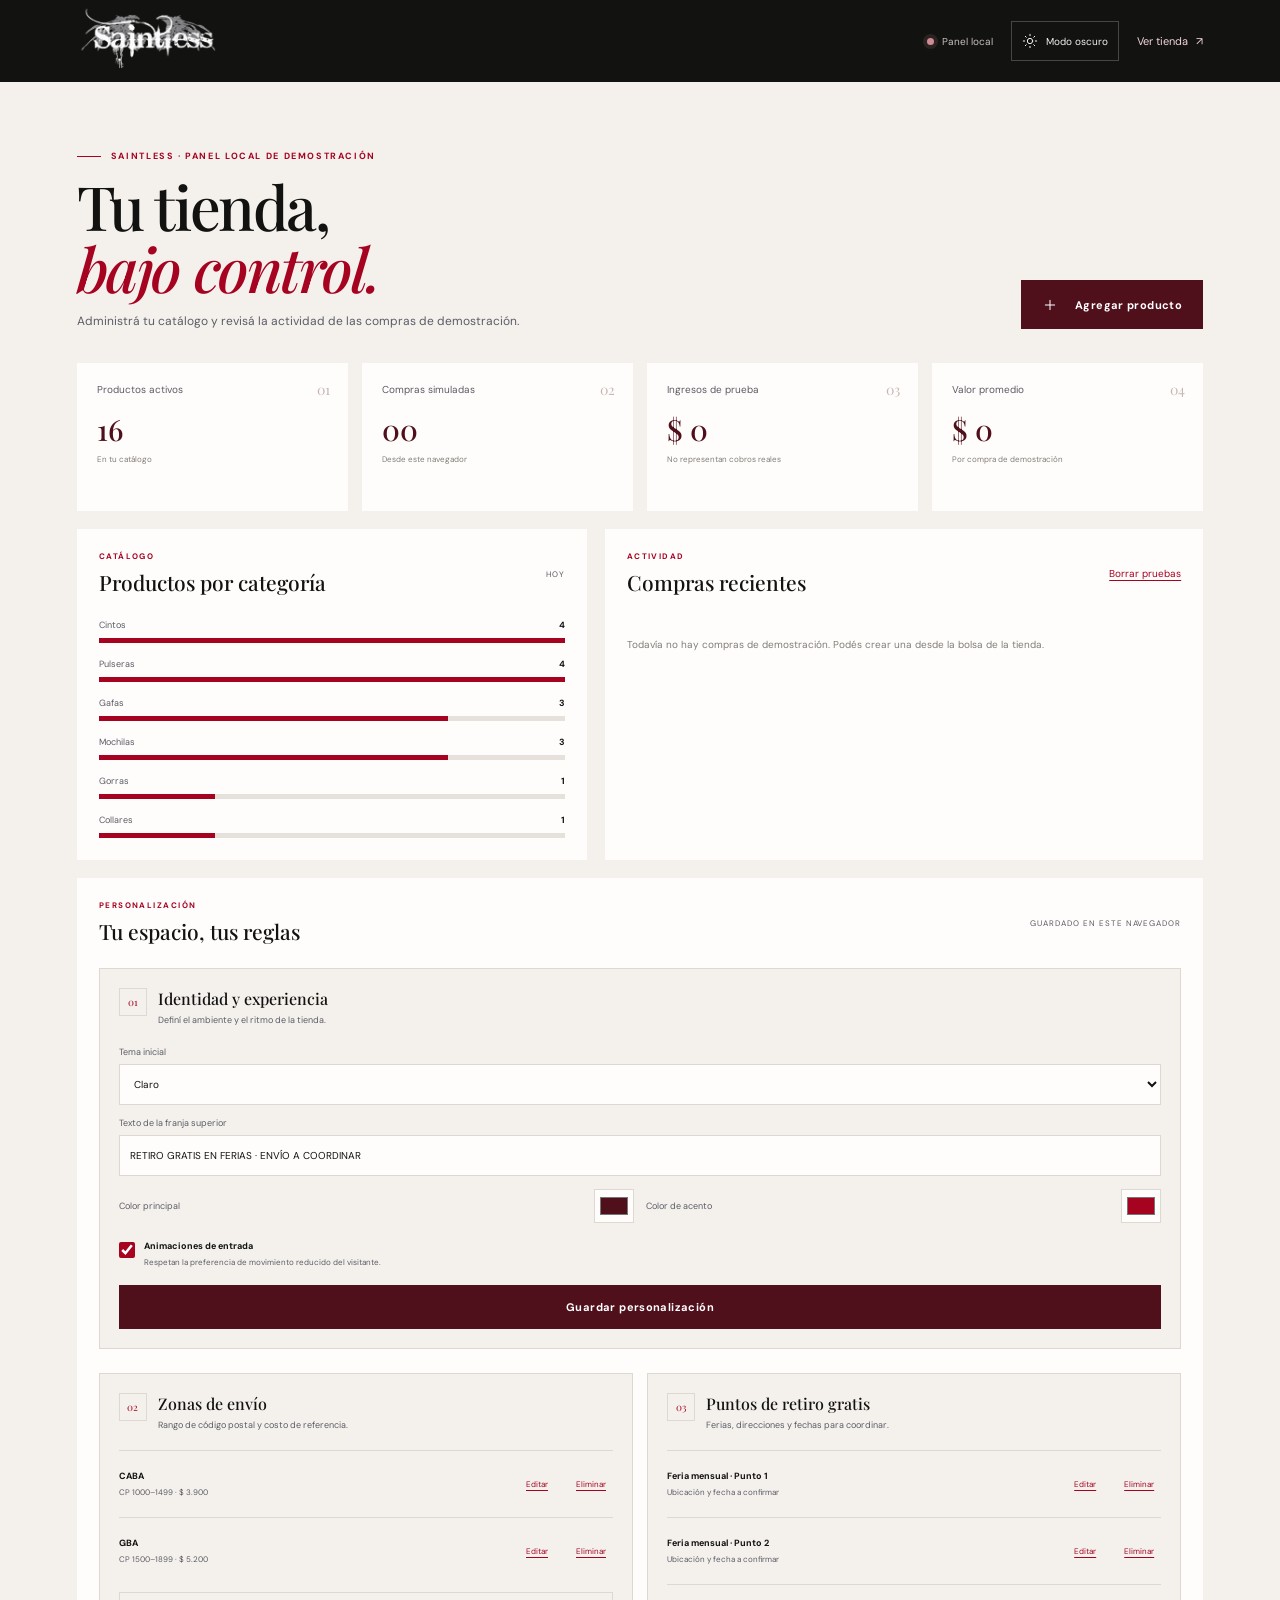
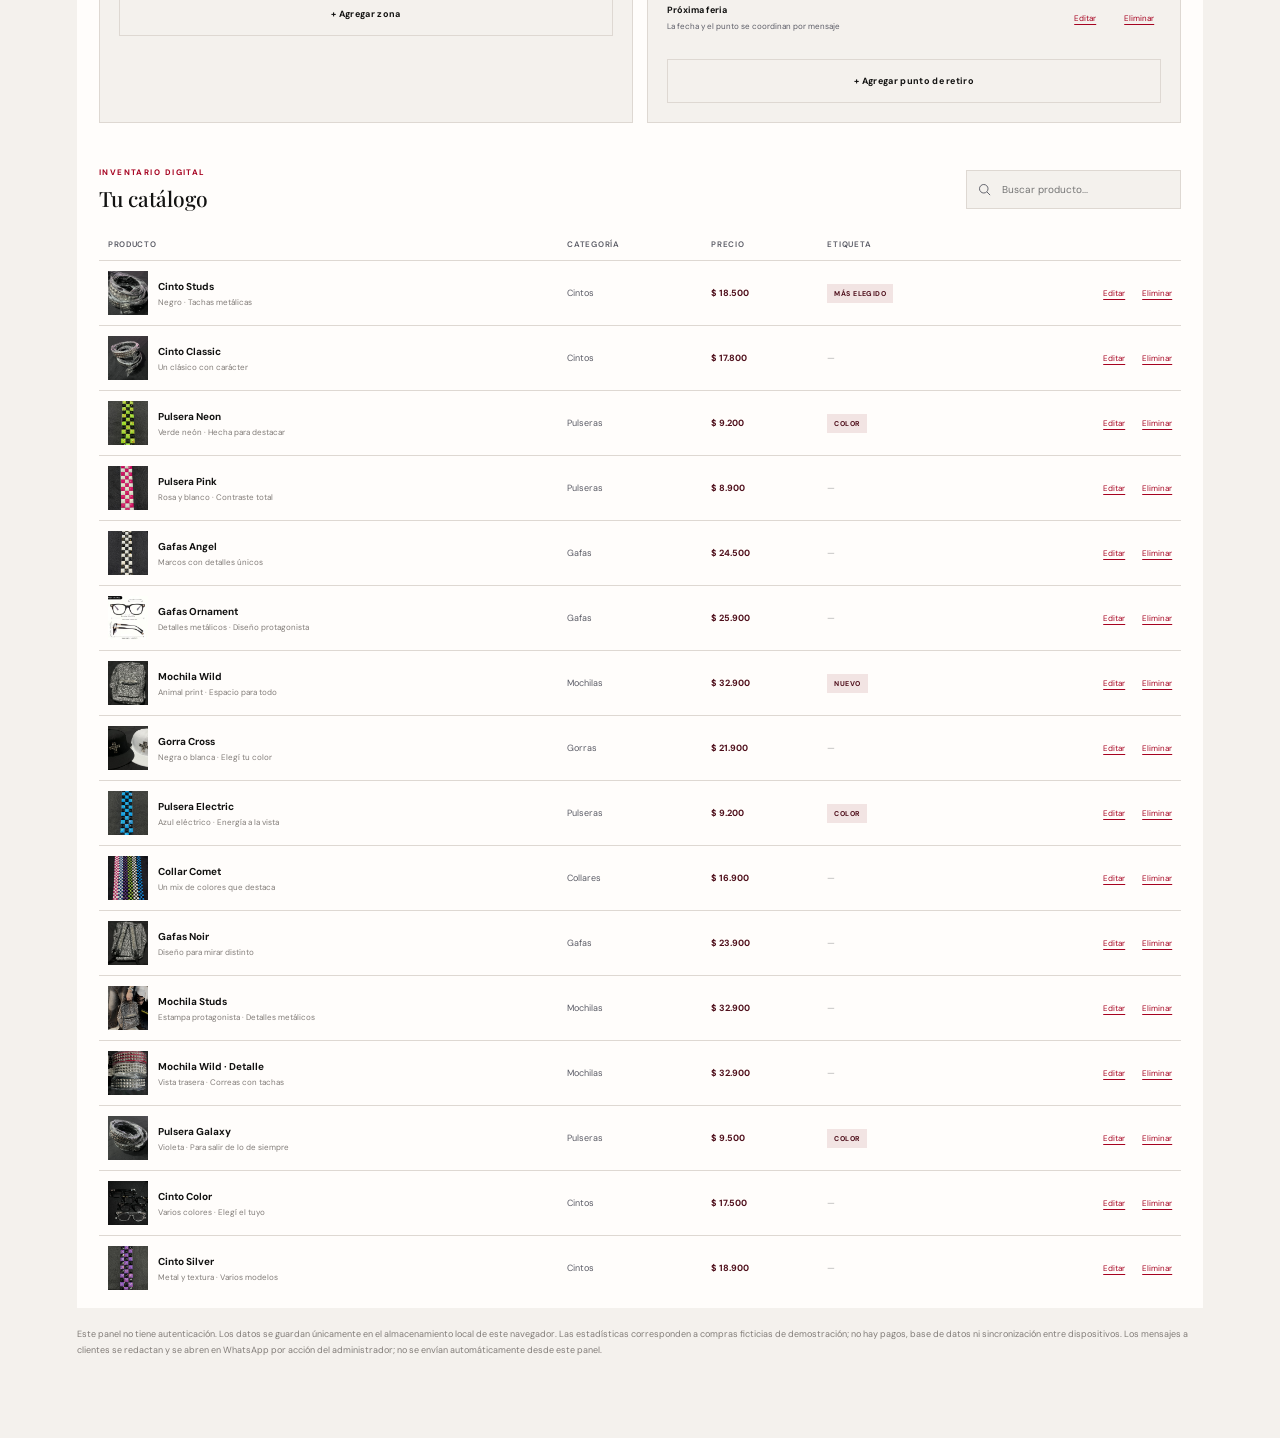
==== commit b04e018e: "feat: enhance checkout experience and add configuration for shipping and pickup points - Added a new" ====
--- a/admin.html
+++ b/admin.html
@@ -13,6 +13,7 @@
     />
     <link rel="stylesheet" href="styles.css" />
     <script src="catalog.js" defer></script>
+    <script src="config.js" defer></script>
     <script src="admin.js" defer></script>
   </head>
   <body class="admin-page" data-theme="light">
@@ -89,6 +90,40 @@
         </article>
       </section>
 
+      <section class="admin-panel settings-panel" aria-labelledby="admin-settings-title">
+        <div class="admin-panel-heading">
+          <div><p class="eyebrow">PERSONALIZACIÓN</p><h2 id="admin-settings-title">Tu espacio, tus reglas</h2></div>
+          <span class="panel-tag">GUARDADO EN ESTE NAVEGADOR</span>
+        </div>
+        <form class="settings-form" id="settings-form">
+          <div class="settings-group">
+            <div class="settings-group-heading"><span class="settings-index">01</span><div><h3>Identidad y experiencia</h3><p>Definí el ambiente y el ritmo de la tienda.</p></div></div>
+            <label for="setting-theme">Tema inicial</label>
+            <select id="setting-theme"><option value="light">Claro</option><option value="dark">Oscuro</option></select>
+            <label for="setting-announcement">Texto de la franja superior</label>
+            <input id="setting-announcement" maxlength="100" />
+            <div class="settings-two-col">
+              <label class="color-setting" for="setting-primary"><span>Color principal</span><input id="setting-primary" type="color" /></label>
+              <label class="color-setting" for="setting-accent"><span>Color de acento</span><input id="setting-accent" type="color" /></label>
+            </div>
+            <label class="setting-switch" for="setting-motion"><input id="setting-motion" type="checkbox" /><span><strong>Animaciones de entrada</strong><small>Respetan la preferencia de movimiento reducido del visitante.</small></span></label>
+            <button class="button button-dark" type="submit">Guardar personalización</button>
+          </div>
+        </form>
+        <div class="delivery-settings">
+          <section class="settings-group" aria-labelledby="shipping-settings-title">
+            <div class="settings-group-heading"><span class="settings-index">02</span><div><h3 id="shipping-settings-title">Zonas de envío</h3><p>Rango de código postal y costo de referencia.</p></div></div>
+            <div class="config-list" id="shipping-zone-list"></div>
+            <button class="button button-quiet config-add-button" id="add-shipping-zone" type="button">+ Agregar zona</button>
+          </section>
+          <section class="settings-group" aria-labelledby="pickup-settings-title">
+            <div class="settings-group-heading"><span class="settings-index">03</span><div><h3 id="pickup-settings-title">Puntos de retiro gratis</h3><p>Ferias, direcciones y fechas para coordinar.</p></div></div>
+            <div class="config-list" id="pickup-point-list"></div>
+            <button class="button button-quiet config-add-button" id="add-pickup-point" type="button">+ Agregar punto de retiro</button>
+          </section>
+        </div>
+      </section>
+
       <section class="admin-panel catalog-panel" aria-labelledby="admin-catalog-title">
         <div class="admin-panel-heading catalog-panel-heading">
           <div><p class="eyebrow">INVENTARIO DIGITAL</p><h2 id="admin-catalog-title">Tu catálogo</h2></div>
@@ -106,7 +141,7 @@
           <p class="admin-empty" id="products-empty" hidden>No hay productos que coincidan con la búsqueda.</p>
         </div>
       </section>
-      <p class="admin-disclaimer">Este panel no tiene autenticación. Los datos se guardan únicamente en el almacenamiento local de este navegador. Las estadísticas corresponden a compras ficticias de demostración; no hay pagos, base de datos ni sincronización entre dispositivos.</p>
+      <p class="admin-disclaimer">Este panel no tiene autenticación. Los datos se guardan únicamente en el almacenamiento local de este navegador. Las estadísticas corresponden a compras ficticias de demostración; no hay pagos, base de datos ni sincronización entre dispositivos. Los mensajes a clientes se redactan y se abren en WhatsApp por acción del administrador; no se envían automáticamente desde este panel.</p>
     </main>
 
     <dialog class="product-editor" id="product-editor" aria-labelledby="editor-title">
@@ -140,6 +175,28 @@
       </form>
     </dialog>
 
+    <dialog class="product-editor config-editor" id="config-item-editor" aria-labelledby="config-item-title">
+      <form id="config-item-form">
+        <div class="editor-heading">
+          <div><p class="eyebrow">ENTREGAS SAINTLESS</p><h2 id="config-item-title">Nueva opción</h2></div>
+          <button class="icon-button" id="close-config-editor" type="button" aria-label="Cerrar formulario"><svg viewBox="0 0 24 24" aria-hidden="true"><path d="m6 6 12 12M18 6 6 18" /></svg></button>
+        </div>
+        <input id="config-item-type" type="hidden" />
+        <input id="config-item-id" type="hidden" />
+        <label for="config-item-name">Nombre</label><input id="config-item-name" required maxlength="70" />
+        <div class="config-zone-fields">
+          <div class="editor-two-col">
+            <div><label for="config-postal-start">Código postal desde</label><input id="config-postal-start" type="number" min="0" max="9999" inputmode="numeric" /></div>
+            <div><label for="config-postal-end">Código postal hasta</label><input id="config-postal-end" type="number" min="0" max="9999" inputmode="numeric" /></div>
+          </div>
+          <label for="config-shipping-price">Costo de referencia en ARS</label><input id="config-shipping-price" type="number" min="0" step="100" inputmode="numeric" />
+        </div>
+        <div class="config-pickup-fields"><label for="config-pickup-detail">Ubicación y fecha</label><input id="config-pickup-detail" maxlength="120" placeholder="Dirección · día y horario" /></div>
+        <p class="editor-error" id="config-item-error" role="alert"></p>
+        <div class="editor-actions"><button class="button button-quiet" id="cancel-config-editor" type="button">Cancelar</button><button class="button button-dark" type="submit">Guardar opción</button></div>
+      </form>
+    </dialog>
+
     <div class="toast" id="admin-toast" role="status" aria-live="polite"></div>
   </body>
 </html>
--- a/styles.css
+++ b/styles.css
@@ -80,7 +80,9 @@
 .section-intro { margin: 0 0 3px; color: var(--gray); font-size: 12px; line-height: 1.8; }
 
 .shop-layout { display: grid; grid-template-columns: 220px minmax(0, 1fr); gap: 43px; align-items: start; }
+.filter-dialog { display: contents; }
 .filters { padding: 0 22px 0 0; border-right: 1px solid var(--line); }
+.filter-close, .mobile-filter-button { display: none; }
 .filter-top { display: flex; align-items: center; justify-content: space-between; margin-bottom: 29px; }
 .filter-top h3 { margin: 0; font-family: var(--serif); font-size: 20px; font-weight: 500; }
 .clear-filters { padding: 7px 0 7px 9px; border: 0; background: transparent; color: var(--red); cursor: pointer; font-size: 10px; text-decoration: underline; text-underline-offset: 3px; }
@@ -180,7 +182,7 @@
 .cart-header .eyebrow { margin-bottom: 8px; }
 .cart-header h2 { margin: 0; font-family: var(--serif); font-size: 28px; font-weight: 500; }
 .cart-header h2 span { color: var(--gray); font-family: var(--sans); font-size: 12px; }
-.icon-button { display: grid; width: 40px; height: 40px; place-items: center; border: 1px solid var(--line); background: transparent; cursor: pointer; }
+.icon-button { display: grid; width: 44px; height: 44px; place-items: center; border: 1px solid var(--line); background: transparent; cursor: pointer; }
 .cart-items { max-height: 36vh; overflow-y: auto; }
 .cart-item { display: grid; grid-template-columns: 70px minmax(0, 1fr) auto; gap: 13px; align-items: center; padding: 16px 0; border-bottom: 1px solid var(--line); }
 .cart-item img { width: 70px; height: 78px; object-fit: cover; background: #e5e1dc; }
@@ -257,25 +259,32 @@
   .section-heading h2, .shipping-copy h2 { font-size: clamp(39px, 9vw, 52px); }
   .section-intro { font-size: 11px; }
   .shop-layout { display: block; }
-  .filters { display: grid; grid-template-columns: 1fr 1fr; gap: 0 15px; margin-bottom: 22px; padding: 0; border: 0; }
-  .filter-top { grid-column: 1 / -1; margin: 0 0 10px; }
-  .filter-group { margin: 0; padding: 0 0 13px; border: 0; }
-  .filter-group legend { margin-bottom: 7px; }
-  .category-options { display: flex; flex-wrap: wrap; gap: 5px; }
-  .category-button { width: auto; min-height: 34px; gap: 7px; padding: 7px 9px; border: 1px solid #ded8d2; background: var(--white); font-size: 9px; }
-  .category-button:hover, .category-button[aria-pressed="true"] { border-color: var(--wine); }
-  .category-count { font-size: 8px; }
-  .price-filter { display: grid; grid-template-columns: auto 1fr; align-items: center; column-gap: 8px; }
-  .price-filter legend { grid-column: 1 / -1; }
-  .price-filter label { margin: 5px 0; }
-  .price-input { min-height: 33px; padding: 0 7px; }
-  .price-input input { height: 31px; font-size: 10px; }
-  .filter-hint, .pickup-promo { display: none; }
-  .product-toolbar { display: grid; grid-template-columns: 1fr auto; align-items: center; gap: 3px 8px; margin-bottom: 11px; font-size: 9px; }
-  .product-toolbar p { grid-column: 1; grid-row: 1; }
-  .price-note { grid-column: 1; grid-row: 2; font-size: 8px; }
+  .filter-dialog { display: none; }
+  .filter-dialog:modal { position: fixed; inset: 0 0 0 auto; display: block; width: min(390px, calc(100% - 34px)); max-width: none; height: 100dvh; max-height: 100dvh; margin: 0; padding: 24px 20px; overflow-y: auto; border: 0; background: var(--paper); color: var(--ink); box-shadow: -15px 0 50px rgb(0 0 0 / 22%); }
+  .filter-dialog::backdrop { background: rgb(18 18 17 / 62%); }
+  .filter-dialog:modal .filters { display: block; margin: 0; padding: 0; border: 0; }
+  .filter-dialog:modal .filter-top { margin-bottom: 25px; }
+  .filter-close { display: grid; width: 44px; height: 44px; }
+  .filter-dialog:modal .filter-group { margin-bottom: 22px; padding-bottom: 19px; border-bottom: 1px solid var(--line); }
+  .filter-dialog:modal .filter-group legend { margin-bottom: 12px; }
+  .filter-dialog:modal .category-options { display: grid; gap: 5px; }
+  .filter-dialog:modal .category-button { width: 100%; min-height: 44px; gap: 7px; padding: 8px 10px; border: 0; background: transparent; color: var(--ink); text-align: left; font-size: 11px; }
+  .filter-dialog:modal .category-button:hover, .filter-dialog:modal .category-button[aria-pressed="true"] { background: color-mix(in srgb, var(--wine) 10%, var(--white)); color: var(--wine); }
+  .filter-dialog:modal .category-count { font-size: 9px; }
+  .filter-dialog:modal .price-filter { display: grid; grid-template-columns: auto 1fr; align-items: center; column-gap: 8px; }
+  .filter-dialog:modal .price-filter legend { grid-column: 1 / -1; }
+  .filter-dialog:modal .price-filter label { margin: 5px 0; }
+  .filter-dialog:modal .price-input { min-height: 40px; padding: 0 9px; }
+  .filter-dialog:modal .price-input input { height: 38px; font-size: 11px; }
+  .filter-dialog:modal .filter-hint, .filter-dialog:modal .pickup-promo { display: block; }
+  .product-toolbar { display: grid; grid-template-columns: auto 1fr auto; align-items: center; gap: 3px 8px; margin-bottom: 11px; font-size: 9px; }
+  .mobile-filter-button { display: inline-flex; min-height: 44px; grid-column: 1; grid-row: 1 / 3; align-items: center; gap: 7px; padding: 0 9px; border: 1px solid var(--line); background: var(--white); cursor: pointer; font-size: 10px; }
+  .mobile-filter-button svg { width: 16px; height: 16px; fill: none; stroke: currentColor; stroke-width: 1.5; stroke-linecap: round; }
+  .active-filter-count { display: grid; min-width: 18px; height: 18px; place-items: center; border-radius: 50%; background: var(--wine); color: white; font-size: 9px; }
+  .product-toolbar p { grid-column: 2; grid-row: 1; }
+  .price-note { grid-column: 2; grid-row: 2; font-size: 8px; }
   .sort-control { gap: 4px; }
-  .product-toolbar .sort-control { grid-column: 2; grid-row: 1 / 3; }
+  .product-toolbar .sort-control { grid-column: 3; grid-row: 1 / 3; }
   .sort-control select { max-width: 155px; font-size: 9px; }
   .product-grid { grid-template-columns: repeat(2, minmax(0, 1fr)); gap: 23px 12px; }
   .product-image-wrap { aspect-ratio: 4 / 4.8; }
@@ -326,7 +335,7 @@
   --line: #393532;
   --muted: #aaa19a;
 }
-body[data-theme="dark"] .announcement { background: #4f0f1b; }
+body[data-theme="dark"] .announcement { background: var(--wine); }
 body[data-theme="dark"] .site-header { background: #121211; }
 body[data-theme="dark"] .hero { background: #121211; }
 body[data-theme="dark"] .benefit-strip { background: #211f1e; border-color: #393532; }
@@ -374,16 +383,16 @@
 .motion-ready .reveal-on-scroll:not(.is-visible) { opacity: 0; transform: translateY(18px); }
 .reveal-on-scroll.is-visible { opacity: 1; transform: translateY(0); }
 .product-card.is-visible { transform: perspective(900px) rotateX(var(--rotate-x, 0deg)) rotateY(var(--rotate-y, 0deg)); }
-.section-heading, .filters, .delivery-card, .manifesto > * { transition: opacity .55s ease, transform .55s cubic-bezier(.2,.7,.25,1); }
-.motion-ready .section-heading:not(.is-visible), .motion-ready .filters:not(.is-visible), .motion-ready .delivery-card:not(.is-visible), .motion-ready .manifesto > *:not(.is-visible) { opacity: 0; transform: translateY(14px); }
-.section-heading.is-visible, .filters.is-visible, .delivery-card.is-visible, .manifesto > *.is-visible { opacity: 1; transform: translate(0); }
+.section-heading, .delivery-card, .manifesto > * { transition: opacity .55s ease, transform .55s cubic-bezier(.2,.7,.25,1); }
+.motion-ready .section-heading:not(.is-visible), .motion-ready .delivery-card:not(.is-visible), .motion-ready .manifesto > *:not(.is-visible) { opacity: 0; transform: translateY(14px); }
+.section-heading.is-visible, .delivery-card.is-visible, .manifesto > *.is-visible { opacity: 1; transform: translate(0); }
 @keyframes hero-enter { from { opacity: 0; transform: translateY(12px); } to { opacity: 1; transform: translateY(0); } }
 @media (prefers-reduced-motion: no-preference) {
   .hero-copy { animation: hero-enter .65s ease-out both; }
   .hero-image { animation: hero-enter .75s ease-out both; }
 }
 @media (prefers-reduced-motion: reduce) {
-  .reveal-on-scroll, .section-heading, .filters, .delivery-card, .manifesto > * { opacity: 1; transform: none; }
+  .reveal-on-scroll, .section-heading, .delivery-card, .manifesto > * { opacity: 1; transform: none; }
   .hero-copy, .hero-image { animation: none; }
 }
 
@@ -486,3 +495,112 @@
 @media (prefers-reduced-motion: reduce) {
   .chart-bar { animation: none; transform: scaleX(1); }
 }
+
+:where([hidden]) { display: none !important; }
+.scroll-progress { position: fixed; z-index: 20; top: 0; left: 0; width: 100%; height: 3px; pointer-events: none; }
+.scroll-progress span { display: block; width: 0; height: 100%; background: var(--red); }
+
+.checkout-form { display: grid; gap: 20px; margin-top: 16px; padding: 21px; border: 1px solid var(--line); background: var(--white); }
+.checkout-topline { display: flex; align-items: center; justify-content: space-between; gap: 12px; padding-bottom: 14px; border-bottom: 1px solid var(--line); color: var(--gray); font-size: 8px; font-weight: 700; letter-spacing: .14em; }
+.checkout-back { width: 36px; height: 36px; }
+.secure-mark { display: inline-flex; align-items: center; gap: 5px; color: var(--muted); font-size: 8px; }
+.secure-mark svg { width: 14px; height: 14px; fill: none; stroke: currentColor; stroke-width: 1.5; stroke-linecap: round; stroke-linejoin: round; }
+.checkout-heading .eyebrow { margin-bottom: 10px; font-size: 8px; }
+.checkout-heading h3 { margin: 0; font-family: var(--serif); font-size: 36px; font-weight: 500; line-height: 1.03; letter-spacing: -.035em; }
+.checkout-heading h3 em { color: var(--red); font-weight: 500; }
+.checkout-heading > p:last-child { margin: 9px 0 0; color: var(--gray); font-size: 10px; line-height: 1.6; }
+.checkout-progress { display: grid; grid-template-columns: auto 1fr auto; align-items: center; gap: 10px; }
+.checkout-progress-step { display: grid; grid-template-columns: 25px auto; align-items: center; gap: 6px; color: var(--muted); font-size: 8px; }
+.checkout-progress-step > span { display: grid; width: 24px; height: 24px; place-items: center; border: 1px solid var(--line); border-radius: 50%; font-size: 8px; }
+.checkout-progress-step strong { font-weight: 600; }
+.checkout-progress-step.is-current, .checkout-progress-step.is-complete { color: var(--wine); }
+.checkout-progress-step.is-current > span, .checkout-progress-step.is-complete > span { border-color: var(--wine); background: var(--wine); color: white; }
+.checkout-progress-line { height: 1px; background: var(--line); }
+.checkout-step h4 { margin: 0 0 15px; font-family: var(--serif); font-size: 18px; font-weight: 500; }
+.checkout-fields { display: grid; grid-template-columns: 1fr 1fr; gap: 12px; }
+.checkout-field { display: grid; gap: 6px; color: var(--gray); font-size: 9px; }
+.checkout-field:nth-child(3), .checkout-address-field { grid-column: 1 / -1; }
+.checkout-field input { width: 100%; min-width: 0; height: 42px; padding: 0 11px; border: 1px solid var(--line); border-radius: 0; background: var(--paper); color: var(--ink); font-size: 10px; }
+.checkout-field input::placeholder { color: var(--muted); }
+.checkout-privacy { display: flex; align-items: center; gap: 7px; margin: 15px 0; color: var(--muted); font-size: 8px; }
+.checkout-privacy svg { width: 15px; height: 15px; flex: 0 0 auto; fill: none; stroke: var(--red); stroke-width: 1.5; stroke-linecap: round; stroke-linejoin: round; }
+.checkout-next { width: 100%; justify-content: space-between; }
+.payment-methods { display: grid; gap: 9px; margin: 0; padding: 0; border: 0; }
+.payment-method-card { position: relative; display: grid; grid-template-columns: 35px 1fr 18px; align-items: center; gap: 10px; min-height: 65px; padding: 10px; border: 1px solid var(--line); cursor: pointer; transition: border-color .2s, background .2s; }
+.payment-method-card:has(input:checked) { border-color: var(--wine); background: color-mix(in srgb, var(--wine) 6%, var(--white)); }
+.payment-method-card input { position: absolute; width: 1px; height: 1px; opacity: 0; }
+.payment-method-card:focus-within { outline: 2px solid var(--red); outline-offset: 3px; }
+.payment-method-icon { display: grid; width: 34px; height: 34px; place-items: center; background: var(--paper); color: var(--wine); }
+.payment-method-icon svg { width: 18px; height: 18px; fill: none; stroke: currentColor; stroke-width: 1.5; stroke-linecap: round; stroke-linejoin: round; }
+.payment-method-copy strong, .payment-method-copy small { display: block; }
+.payment-method-copy strong { font-size: 10px; }
+.payment-method-copy small { margin-top: 4px; color: var(--gray); font-size: 8px; }
+.payment-check { width: 15px; height: 15px; border: 1px solid var(--line); border-radius: 50%; }
+.payment-method-card:has(input:checked) .payment-check { border: 4px solid var(--wine); }
+.checkout-review { padding: 12px; background: var(--paper); }
+.checkout-review > div { display: flex; justify-content: space-between; gap: 10px; padding: 6px 0; color: var(--gray); font-size: 9px; }
+.checkout-review > div strong { color: var(--ink); font-weight: 600; }
+.checkout-review .checkout-review-total { margin-top: 4px; padding-top: 10px; border-top: 1px solid var(--line); color: var(--ink); font-size: 10px; font-weight: 700; }
+.checkout-review .checkout-review-total strong { color: var(--wine); font-size: 14px; }
+.demo-payment-note { margin: -7px 0 0; padding: 10px; border-left: 2px solid var(--red); background: var(--paper); color: var(--gray); font-size: 8px; line-height: 1.6; }
+.demo-payment-note strong { color: var(--wine); }
+.checkout-actions { display: flex; align-items: center; justify-content: space-between; gap: 10px; }
+.checkout-actions .button { min-height: 44px; padding: 0 13px; font-size: 9px; }
+
+.settings-panel { margin-top: 18px; }
+.settings-form { margin-bottom: 24px; }
+.settings-group { min-width: 0; padding: 19px; border: 1px solid var(--line); background: var(--paper); }
+.settings-group-heading { display: flex; align-items: start; gap: 11px; margin-bottom: 18px; }
+.settings-index { display: grid; width: 28px; height: 28px; flex: 0 0 auto; place-items: center; border: 1px solid var(--line); color: var(--red); font-family: var(--serif); font-size: 10px; }
+.settings-group-heading h3 { margin: 0; font-family: var(--serif); font-size: 16px; font-weight: 500; }
+.settings-group-heading p { margin: 5px 0 0; color: var(--gray); font-size: 9px; line-height: 1.5; }
+.settings-group > label:not(.color-setting):not(.setting-switch) { display: block; margin: 12px 0 6px; color: var(--gray); font-size: 9px; }
+.settings-group > input:not([type="checkbox"]), .settings-group > select { width: 100%; min-height: 41px; padding: 0 10px; border: 1px solid var(--line); background: var(--white); color: var(--ink); font-size: 10px; }
+.settings-two-col { display: grid; grid-template-columns: 1fr 1fr; gap: 12px; margin: 13px 0; }
+.color-setting { display: flex; align-items: center; justify-content: space-between; gap: 8px; color: var(--gray); font-size: 9px; }
+.color-setting input { width: 40px; height: 34px; padding: 3px; border: 1px solid var(--line); background: var(--white); cursor: pointer; }
+.setting-switch { display: flex; align-items: start; gap: 9px; margin: 17px 0; cursor: pointer; }
+.setting-switch input { width: 16px; height: 16px; margin: 2px 0 0; accent-color: var(--red); }
+.setting-switch strong, .setting-switch small { display: block; }
+.setting-switch strong { font-size: 9px; }
+.setting-switch small { margin-top: 4px; color: var(--gray); font-size: 8px; line-height: 1.5; }
+.settings-group > .button { width: 100%; min-height: 44px; }
+.delivery-settings { display: grid; grid-template-columns: 1fr 1fr; gap: 14px; }
+.config-list { display: grid; }
+.config-list-item { display: grid; grid-template-columns: minmax(0, 1fr) auto; align-items: center; gap: 10px; padding: 11px 0; border-top: 1px solid var(--line); }
+.config-item-copy { min-width: 0; }
+.config-item-copy strong, .config-item-copy small { display: block; overflow-wrap: anywhere; }
+.config-item-copy strong { font-size: 9px; }
+.config-item-copy small { margin-top: 4px; color: var(--gray); font-size: 8px; line-height: 1.5; }
+.config-item-actions { display: flex; gap: 10px; }
+.config-item-actions button { min-width: 44px; min-height: 44px; padding: 5px; border: 0; background: transparent; color: var(--red); cursor: pointer; font-size: 8px; text-decoration: underline; text-underline-offset: 3px; }
+.config-item-actions button:disabled { color: var(--muted); cursor: not-allowed; text-decoration: none; }
+.config-add-button { width: 100%; min-height: 43px; margin-top: 8px; font-size: 9px; }
+.config-list-empty { margin: 0; padding: 13px 0; border-top: 1px solid var(--line); color: var(--muted); font-size: 9px; }
+.order-contact { display: grid; justify-items: end; gap: 5px; }
+.whatsapp-contact { display: inline-flex; min-height: 44px; align-items: center; padding: 0 8px; border: 1px solid #6b927a; color: #40674d; font-size: 8px; font-weight: 700; }
+.whatsapp-contact:hover { background: #e8f1ea; }
+.contact-unavailable { color: var(--muted); font-size: 8px; }
+body[data-theme="dark"] .filter-dialog:modal { background: var(--paper); color: var(--ink); }
+body[data-theme="dark"] .checkout-form { background: #211f1e; }
+body[data-theme="dark"] .checkout-field input,
+body[data-theme="dark"] .settings-group > input:not([type="checkbox"]),
+body[data-theme="dark"] .settings-group > select { background: #171615; color: var(--ink); }
+body[data-theme="dark"] .checkout-review,
+body[data-theme="dark"] .demo-payment-note,
+body[data-theme="dark"] .payment-method-icon { background: #171615; }
+body[data-theme="dark"] .payment-method-card:has(input:checked) { background: #38282a; }
+body[data-theme="dark"] .whatsapp-contact { border-color: #537b5e; color: #b6d5bd; }
+body[data-theme="dark"] .whatsapp-contact:hover { background: #24352a; }
+
+@media (max-width: 760px) {
+  .checkout-form { padding: 17px 13px; }
+  .checkout-heading h3 { font-size: 32px; }
+  .checkout-fields { grid-template-columns: 1fr; }
+  .checkout-field:nth-child(3), .checkout-address-field { grid-column: auto; }
+  .delivery-settings { grid-template-columns: 1fr; }
+  .settings-group { padding: 15px 12px; }
+  .settings-panel > .admin-panel-heading { align-items: start; }
+  .recent-order { grid-template-columns: 32px minmax(0, 1fr) auto; gap: 7px; }
+  .order-contact { max-width: 84px; }
+}
